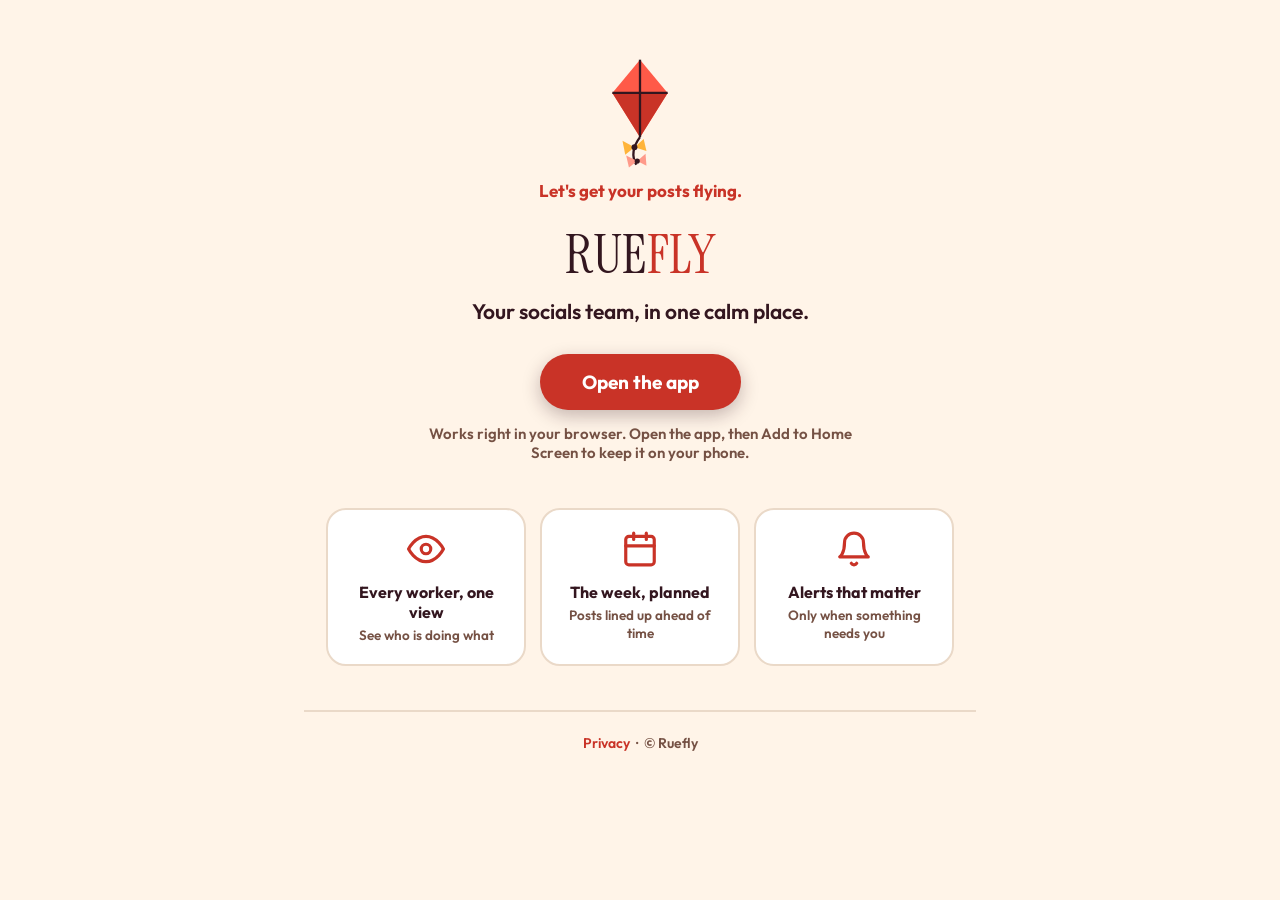
==== index.html @ c0d0eb68 "Add avatar asset" ====
<!doctype html>
<html lang="en-AU">
<head>
<meta charset="UTF-8" />
<meta name="viewport" content="width=device-width, initial-scale=1.0" />
<title>Ruefly — your socials team, in one calm place</title>
<style>@font-face{font-family:"Instrument Serif";src:url("./fonts/InstrumentSerif-Regular.ttf") format("truetype")}@font-face{font-family:"Outfit";src:url("./fonts/Outfit.ttf") format("truetype");font-weight:100 900}</style>
<meta name="description" content="Ruefly is where your social media workers live: every worker in one view, the week planned, and alerts when something matters. Works right in your browser." />
<link rel="icon" type="image/svg+xml" href="./icons/mark.svg" />
<style>
  :root{ --burg:#C93327; --burg-deep:#A8261E; --burg-soft:#FF9A8A; --cream:#FFF4E8; --ink:#33161F; }
  *{margin:0;padding:0;box-sizing:border-box}
  body{font-family:'Outfit',system-ui,sans-serif;background:var(--cream);color:var(--ink);
       -webkit-font-smoothing:antialiased;text-align:center}
  .wrap{max-width:720px;margin:0 auto;padding:56px 24px 40px}
  .rue{width:118px;height:118px;margin:0 auto 6px;display:block}
  .rue-line{font-weight:700;color:var(--burg);font-size:17px;margin-bottom:26px}
  h1{font-family:'Instrument Serif',serif;font-weight:400;font-size:54px;letter-spacing:.5px;line-height:1.05}
  h1 .soc{color:var(--burg)}
  .tagline{font-size:21px;font-weight:600;margin:14px auto 30px;max-width:430px}
  .cta{display:inline-block;background:var(--burg);color:#fff;font-weight:700;font-size:19px;
       padding:16px 42px;border-radius:999px;text-decoration:none;box-shadow:0 6px 18px rgba(51,22,31,.28)}
  .cta:hover{background:var(--burg-deep)}
  .how{margin-top:14px;font-size:15px;font-weight:600;color:#755144;max-width:430px;margin-left:auto;margin-right:auto}
  .tiles{display:flex;gap:14px;justify-content:center;flex-wrap:wrap;margin:46px 0 8px}
  .tile{background:#fff;border:2px solid #EAD9C8;border-radius:20px;padding:20px 16px;width:200px}
  .tile svg{width:38px;height:38px;margin-bottom:10px}
  .tile p{font-weight:700;font-size:16px}
  .tile span{display:block;font-weight:600;font-size:13.5px;color:#755144;margin-top:4px}
  footer{margin-top:44px;padding:22px 0 8px;border-top:2px solid #EAD9C8;font-size:14px;font-weight:600;color:#755144}
  footer a{color:var(--burg);text-decoration:none}
  @media (max-width:560px){ h1{font-size:40px} .tagline{font-size:19px} .tile{width:100%;max-width:320px} }
</style>
</head>
<body>
  <main class="wrap">
    <svg class="rue" viewBox="0 0 100 128" aria-hidden="true"><polygon points="50,4 80,40 50,88 20,40" fill="#FF5A48"/><polygon points="20,40 80,40 50,88" fill="#C93327"/><line x1="20" y1="40" x2="80" y2="40" stroke="#33161F" stroke-width="2.5"/><line x1="50" y1="4" x2="50" y2="88" stroke="#33161F" stroke-width="2.5"/><path d="M50 88 Q 38 104 46 118" stroke="#33161F" stroke-width="2.5" fill="none"/><g><polygon points="44,99 31,92 34,107" fill="#FFB43A"/><polygon points="44,99 54,90 57,103" fill="#FFB43A"/><circle cx="44" cy="99" r="3.2" fill="#33161F"/></g><g><polygon points="47,114 35,108 38,121" fill="#FF9A8A"/><polygon points="47,114 56,106 57,119" fill="#FF9A8A"/><circle cx="47" cy="114" r="2.8" fill="#33161F"/></g></svg>
    <p class="rue-line">Let's get your posts flying.</p>
    <h1>RUE<span class="soc">FLY</span></h1>
    <p class="tagline">Your socials team, in one calm place.</p>
    <a class="cta" href="./app/">Open the app</a>
    <p class="how">Works right in your browser. Open the app, then Add to Home Screen to keep it on your phone.</p>
    <div class="tiles">
      <div class="tile">
        <svg viewBox="0 0 24 24" fill="none" stroke="#C93327" stroke-width="2" stroke-linecap="round" stroke-linejoin="round"><path d="M1 12s4-8 11-8 11 8 11 8-4 8-11 8-11-8-11-8z"/><circle cx="12" cy="12" r="3"/></svg>
        <p>Every worker, one view</p><span>See who is doing what</span>
      </div>
      <div class="tile">
        <svg viewBox="0 0 24 24" fill="none" stroke="#C93327" stroke-width="2" stroke-linecap="round" stroke-linejoin="round"><rect x="3" y="4" width="18" height="18" rx="2"/><line x1="16" y1="2" x2="16" y2="6"/><line x1="8" y1="2" x2="8" y2="6"/><line x1="3" y1="10" x2="21" y2="10"/></svg>
        <p>The week, planned</p><span>Posts lined up ahead of time</span>
      </div>
      <div class="tile">
        <svg viewBox="0 0 24 24" fill="none" stroke="#C93327" stroke-width="2" stroke-linecap="round" stroke-linejoin="round"><path d="M18 8A6 6 0 0 0 6 8c0 7-3 9-3 9h18s-3-2-3-9"/><path d="M13.73 21a2 2 0 0 1-3.46 0"/></svg>
        <p>Alerts that matter</p><span>Only when something needs you</span>
      </div>
    </div>
    <footer>
      <a href="./privacy.html">Privacy</a> &nbsp;·&nbsp; © Ruefly
    </footer>
  </main>
</body>
</html>
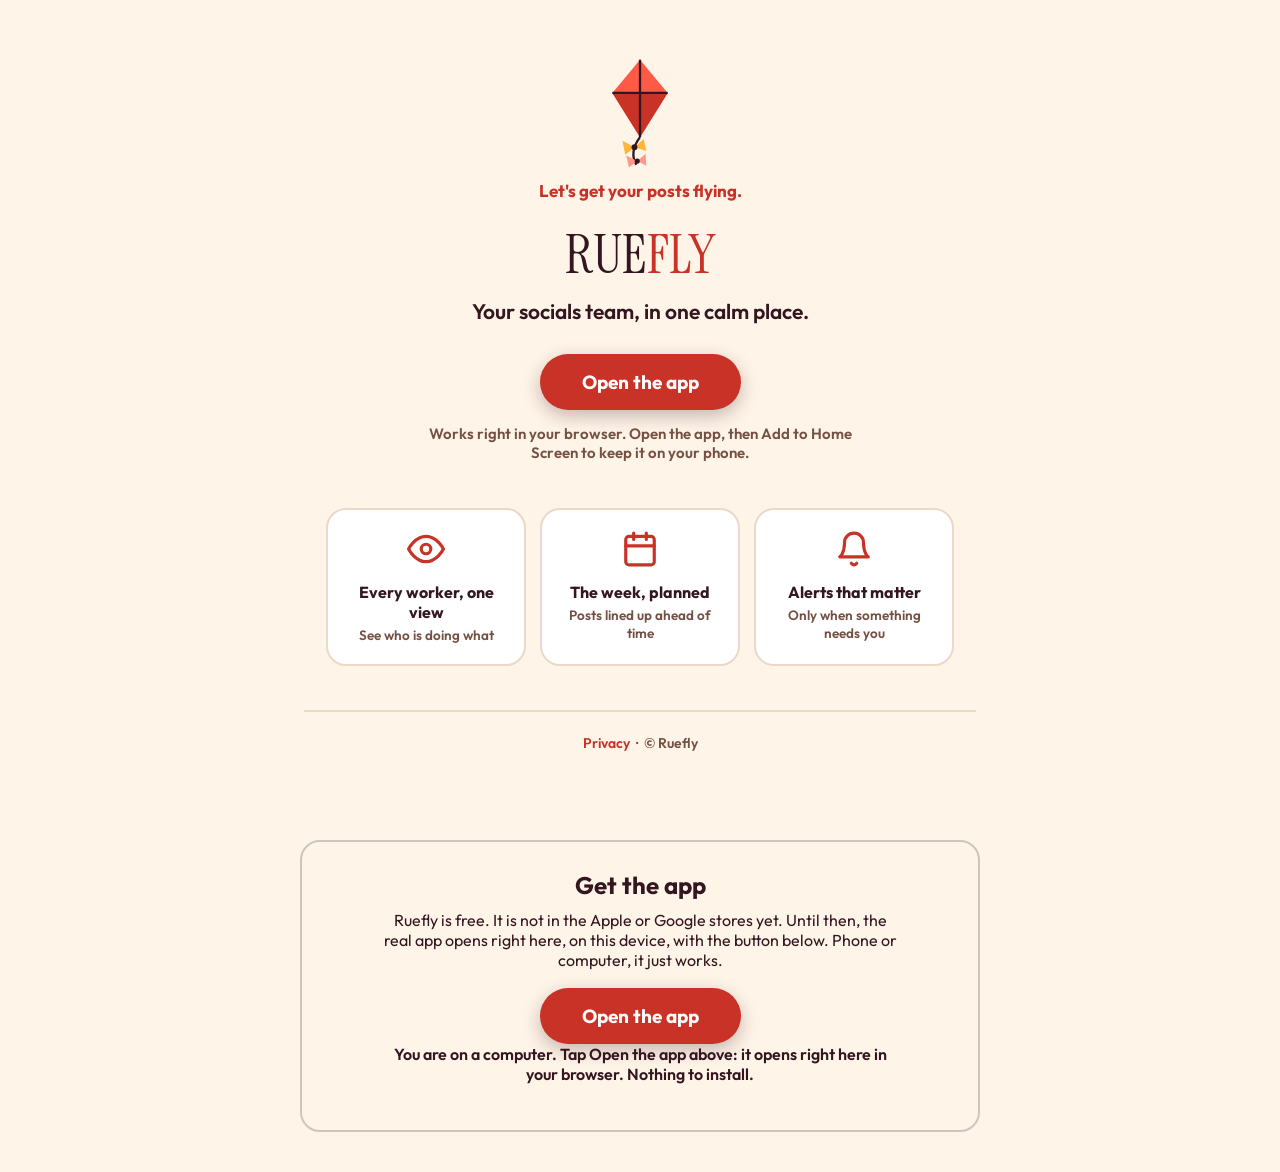
==== commit daa5a068: "Add avatar asset" ====
--- a/index.html
+++ b/index.html
@@ -58,5 +58,27 @@
       <a href="./privacy.html">Privacy</a> &nbsp;·&nbsp; © Ruefly
     </footer>
   </main>
+
+<style>
+.dl-get{max-width:720px;margin:40px auto;padding:0 20px;text-align:center}
+.dl-card{border:2px solid rgba(128,128,128,.4);border-radius:20px;padding:28px 22px}
+.dl-card h2{margin:0 0 10px}
+.dl-card p{margin:0 auto 18px;max-width:520px}
+.dl-device{margin:16px auto 0;font-weight:600;max-width:520px}
+</style>
+<section class="dl-get" id="get-the-app">
+  <div class="dl-card">
+    <h2>Get the app</h2>
+    <p>Ruefly is free. It is not in the Apple or Google stores yet. Until then, the real app opens right here, on this device, with the button below. Phone or computer, it just works.</p>
+    <a class="cta" href="./app/">Open the app</a>
+    <p class="dl-device" id="dl-device">Works on phone, tablet and computer.</p>
+  </div>
+</section>
+<script>
+(function(){var el=document.getElementById('dl-device');if(!el)return;var ua=navigator.userAgent||'';
+if(/iPhone|iPad|iPod/i.test(ua)){el.textContent='You are on an iPhone or iPad. Tap Open the app above: it works right away. To keep it on your home screen, tap Share, then Add to Home Screen. The App Store version is on its way.';}
+else if(/Android/i.test(ua)){el.textContent='You are on an Android phone. Tap Open the app above: it works right away. To keep it on your home screen, tap the menu (three dots), then Add to Home screen. The Google Play version is on its way.';}
+else{el.textContent='You are on a computer. Tap Open the app above: it opens right here in your browser. Nothing to install.';}})();
+</script>
 </body>
 </html>
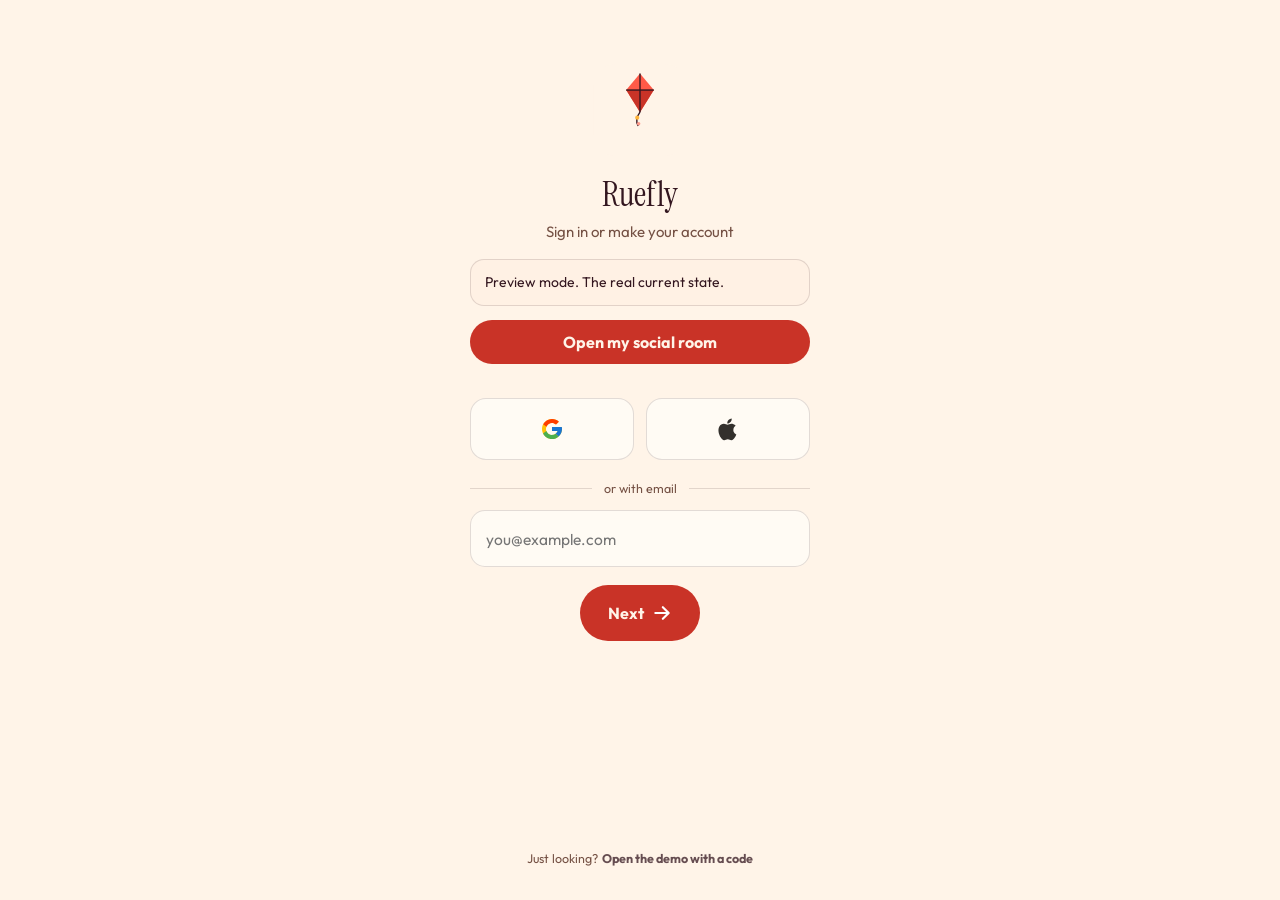
==== commit 77f7c58b: "Add avatar asset" ====
--- a/index.html
+++ b/index.html
@@ -1,84 +1,24 @@
 <!doctype html>
 <html lang="en-AU">
-<head>
-<meta charset="UTF-8" />
-<meta name="viewport" content="width=device-width, initial-scale=1.0" />
-<title>Ruefly — your socials team, in one calm place</title>
-<style>@font-face{font-family:"Instrument Serif";src:url("./fonts/InstrumentSerif-Regular.ttf") format("truetype")}@font-face{font-family:"Outfit";src:url("./fonts/Outfit.ttf") format("truetype");font-weight:100 900}</style>
-<meta name="description" content="Ruefly is where your social media workers live: every worker in one view, the week planned, and alerts when something matters. Works right in your browser." />
-<link rel="icon" type="image/svg+xml" href="./icons/mark.svg" />
-<style>
-  :root{ --burg:#C93327; --burg-deep:#A8261E; --burg-soft:#FF9A8A; --cream:#FFF4E8; --ink:#33161F; }
-  *{margin:0;padding:0;box-sizing:border-box}
-  body{font-family:'Outfit',system-ui,sans-serif;background:var(--cream);color:var(--ink);
-       -webkit-font-smoothing:antialiased;text-align:center}
-  .wrap{max-width:720px;margin:0 auto;padding:56px 24px 40px}
-  .rue{width:118px;height:118px;margin:0 auto 6px;display:block}
-  .rue-line{font-weight:700;color:var(--burg);font-size:17px;margin-bottom:26px}
-  h1{font-family:'Instrument Serif',serif;font-weight:400;font-size:54px;letter-spacing:.5px;line-height:1.05}
-  h1 .soc{color:var(--burg)}
-  .tagline{font-size:21px;font-weight:600;margin:14px auto 30px;max-width:430px}
-  .cta{display:inline-block;background:var(--burg);color:#fff;font-weight:700;font-size:19px;
-       padding:16px 42px;border-radius:999px;text-decoration:none;box-shadow:0 6px 18px rgba(51,22,31,.28)}
-  .cta:hover{background:var(--burg-deep)}
-  .how{margin-top:14px;font-size:15px;font-weight:600;color:#755144;max-width:430px;margin-left:auto;margin-right:auto}
-  .tiles{display:flex;gap:14px;justify-content:center;flex-wrap:wrap;margin:46px 0 8px}
-  .tile{background:#fff;border:2px solid #EAD9C8;border-radius:20px;padding:20px 16px;width:200px}
-  .tile svg{width:38px;height:38px;margin-bottom:10px}
-  .tile p{font-weight:700;font-size:16px}
-  .tile span{display:block;font-weight:600;font-size:13.5px;color:#755144;margin-top:4px}
-  footer{margin-top:44px;padding:22px 0 8px;border-top:2px solid #EAD9C8;font-size:14px;font-weight:600;color:#755144}
-  footer a{color:var(--burg);text-decoration:none}
-  @media (max-width:560px){ h1{font-size:40px} .tagline{font-size:19px} .tile{width:100%;max-width:320px} }
-</style>
-</head>
-<body>
-  <main class="wrap">
-    <svg class="rue" viewBox="0 0 100 128" aria-hidden="true"><polygon points="50,4 80,40 50,88 20,40" fill="#FF5A48"/><polygon points="20,40 80,40 50,88" fill="#C93327"/><line x1="20" y1="40" x2="80" y2="40" stroke="#33161F" stroke-width="2.5"/><line x1="50" y1="4" x2="50" y2="88" stroke="#33161F" stroke-width="2.5"/><path d="M50 88 Q 38 104 46 118" stroke="#33161F" stroke-width="2.5" fill="none"/><g><polygon points="44,99 31,92 34,107" fill="#FFB43A"/><polygon points="44,99 54,90 57,103" fill="#FFB43A"/><circle cx="44" cy="99" r="3.2" fill="#33161F"/></g><g><polygon points="47,114 35,108 38,121" fill="#FF9A8A"/><polygon points="47,114 56,106 57,119" fill="#FF9A8A"/><circle cx="47" cy="114" r="2.8" fill="#33161F"/></g></svg>
-    <p class="rue-line">Let's get your posts flying.</p>
-    <h1>RUE<span class="soc">FLY</span></h1>
-    <p class="tagline">Your socials team, in one calm place.</p>
-    <a class="cta" href="./app/">Open the app</a>
-    <p class="how">Works right in your browser. Open the app, then Add to Home Screen to keep it on your phone.</p>
-    <div class="tiles">
-      <div class="tile">
-        <svg viewBox="0 0 24 24" fill="none" stroke="#C93327" stroke-width="2" stroke-linecap="round" stroke-linejoin="round"><path d="M1 12s4-8 11-8 11 8 11 8-4 8-11 8-11-8-11-8z"/><circle cx="12" cy="12" r="3"/></svg>
-        <p>Every worker, one view</p><span>See who is doing what</span>
-      </div>
-      <div class="tile">
-        <svg viewBox="0 0 24 24" fill="none" stroke="#C93327" stroke-width="2" stroke-linecap="round" stroke-linejoin="round"><rect x="3" y="4" width="18" height="18" rx="2"/><line x1="16" y1="2" x2="16" y2="6"/><line x1="8" y1="2" x2="8" y2="6"/><line x1="3" y1="10" x2="21" y2="10"/></svg>
-        <p>The week, planned</p><span>Posts lined up ahead of time</span>
-      </div>
-      <div class="tile">
-        <svg viewBox="0 0 24 24" fill="none" stroke="#C93327" stroke-width="2" stroke-linecap="round" stroke-linejoin="round"><path d="M18 8A6 6 0 0 0 6 8c0 7-3 9-3 9h18s-3-2-3-9"/><path d="M13.73 21a2 2 0 0 1-3.46 0"/></svg>
-        <p>Alerts that matter</p><span>Only when something needs you</span>
-      </div>
-    </div>
-    <footer>
-      <a href="./privacy.html">Privacy</a> &nbsp;·&nbsp; © Ruefly
-    </footer>
-  </main>
-
-<style>
-.dl-get{max-width:720px;margin:40px auto;padding:0 20px;text-align:center}
-.dl-card{border:2px solid rgba(128,128,128,.4);border-radius:20px;padding:28px 22px}
-.dl-card h2{margin:0 0 10px}
-.dl-card p{margin:0 auto 18px;max-width:520px}
-.dl-device{margin:16px auto 0;font-weight:600;max-width:520px}
-</style>
-<section class="dl-get" id="get-the-app">
-  <div class="dl-card">
-    <h2>Get the app</h2>
-    <p>Ruefly is free. It is not in the Apple or Google stores yet. Until then, the real app opens right here, on this device, with the button below. Phone or computer, it just works.</p>
-    <a class="cta" href="./app/">Open the app</a>
-    <p class="dl-device" id="dl-device">Works on phone, tablet and computer.</p>
-  </div>
-</section>
-<script>
-(function(){var el=document.getElementById('dl-device');if(!el)return;var ua=navigator.userAgent||'';
-if(/iPhone|iPad|iPod/i.test(ua)){el.textContent='You are on an iPhone or iPad. Tap Open the app above: it works right away. To keep it on your home screen, tap Share, then Add to Home Screen. The App Store version is on its way.';}
-else if(/Android/i.test(ua)){el.textContent='You are on an Android phone. Tap Open the app above: it works right away. To keep it on your home screen, tap the menu (three dots), then Add to Home screen. The Google Play version is on its way.';}
-else{el.textContent='You are on a computer. Tap Open the app above: it opens right here in your browser. Nothing to install.';}})();
-</script>
-</body>
+  <head>
+    <meta charset="UTF-8" />
+    <meta name="viewport" content="width=device-width, initial-scale=1.0" />
+    <meta name="theme-color" content="#FFF4E8" />
+    <link rel="manifest" href="/manifest.webmanifest" />
+    <meta name="mobile-web-app-capable" content="yes" />
+    <meta name="apple-mobile-web-app-capable" content="yes" />
+    <meta name="apple-mobile-web-app-status-bar-style" content="default" />
+    <meta name="apple-mobile-web-app-title" content="Ruefly" />
+    <link rel="apple-touch-icon" href="/icons/apple-touch-icon.png" />
+    <link rel="icon" type="image/svg+xml" href="/icons/mark.svg" />
+    <link rel="icon" type="image/png" sizes="192x192" href="/icons/icon-192.png" />
+    <link rel="icon" type="image/png" sizes="512x512" href="/icons/icon-512.png" />
+    <meta name="description" content="Ruefly: the calm planner for creators. Plan your posts, keep captions and hashtags together, and get reminded at the right time." />
+    <title>Ruefly</title>
+    <script type="module" crossorigin src="/assets/main-DebDoLou.js"></script>
+    <link rel="stylesheet" crossorigin href="/assets/main-1yGF2dnj.css">
+  </head>
+  <body>
+    <div id="app"></div>
+  </body>
 </html>
--- a/assets/main-1yGF2dnj.css
+++ b/assets/main-1yGF2dnj.css
@@ -0,0 +1 @@
+:root{--burgundy: #C93327;--wine-deep: #33161F;--claret: #A8261E;--dusty: #FF9A8A;--baby: #FFC4B8;--pink-soft: #FFE3D6;--pink-pale: #FFF1E4;--ground: #FFF4E8;--ink: #33161F;--ink-soft: #755144;--line: rgba(51, 22, 31, .14);--card: #FFFBF4;--radius: 18px;--ease: .16s ease}*{box-sizing:border-box}html,body{margin:0;padding:0}body{font-family:Outfit,system-ui,sans-serif;color:var(--ink);background:var(--ground);min-height:100vh}h1,h2,h3{font-family:Outfit,sans-serif;font-weight:800;letter-spacing:0}a{color:inherit}button{font:inherit;cursor:pointer}::selection{background:var(--baby)}:focus-visible{outline:2px solid var(--claret);outline-offset:2px;border-radius:6px}.login-wrap{min-height:100vh;display:grid;place-items:center;padding:22px 16px}.login-card{width:min(430px,100%);background:var(--card);border:1px solid var(--line);border-radius:26px;padding:30px 26px 24px;box-shadow:0 18px 44px #33161f1f}.login-mark{width:62px;height:62px;border-radius:16px}.login-title{font-size:27px;margin:14px 0 6px;color:var(--wine-deep)}.login-sub{color:var(--ink-soft);margin:0 0 18px;line-height:1.5}.preview-note{background:var(--pink-pale);border:1px dashed rgba(51,22,31,.4);border-radius:14px;padding:12px 14px;font-size:14px;line-height:1.5;margin-bottom:14px}.login-form{display:grid;gap:8px;margin-bottom:14px}.login-form label{font-family:Outfit,sans-serif;font-weight:700;font-size:13px}.login-form input{font:inherit;padding:12px 14px;border-radius:12px;border:1px solid var(--line);background:var(--ground);color:var(--ink);width:100%}.login-form input:focus{border-color:var(--claret);outline:none;box-shadow:0 0 0 3px #ffc4b88c}.login-form.alt{border-top:1px solid var(--line);padding-top:14px}.form-note{font-size:13px;color:var(--ink-soft);margin:2px 0 0;min-height:16px}.login-foot{font-size:13px;color:var(--ink-soft);display:flex;gap:8px;align-items:center;margin:6px 0 0}.btn{border:0;border-radius:999px;padding:12px 20px;font-family:Outfit,sans-serif;font-weight:700;background:var(--ink);color:var(--ground);text-decoration:none;display:inline-block;transition:transform var(--ease),background var(--ease),box-shadow var(--ease)}.btn.primary{background:var(--burgundy);color:var(--ground)}.btn.primary:hover{background:var(--wine-deep)}.btn.soft{background:var(--pink-soft);color:var(--wine-deep);border:1.5px solid rgba(201,51,39,.45)}.btn.soft:hover{background:var(--baby)}.btn:active{transform:scale(.98)}.btn.full{width:100%;text-align:center}.shell{display:flex;min-height:100vh;align-items:stretch}.sidebar{width:248px;flex:0 0 auto;position:sticky;top:0;height:100vh;overflow-y:auto;background:var(--ink);color:var(--ground);border-right:1px solid rgba(51,22,31,.35);padding:16px 12px;display:flex;flex-direction:column;gap:14px;transition:width .18s ease,padding .18s ease}.main-col{flex:1 1 auto;min-width:0;display:flex;flex-direction:column}.content{padding:20px clamp(14px,3.5vw,34px) 60px;width:100%;max-width:880px;animation:page-in .18s ease}@keyframes page-in{0%{opacity:0;transform:translateY(3px)}to{opacity:1;transform:none}}.side-brand{display:flex;gap:10px;align-items:center;padding:2px 6px 10px;border-bottom:1px solid rgba(255,196,184,.28)}.side-brand img{width:38px;height:38px;border-radius:10px}.side-brand b{font-family:"Instrument Serif",sans-serif;font-size:17px;display:block;line-height:1;color:var(--ground)}.side-brand small{font-family:Outfit,sans-serif;font-size:10px;letter-spacing:.14em;color:var(--baby)}.side-nav{display:grid;gap:2px}.side-link{display:flex;align-items:center;gap:9px;padding:9px 10px;border-radius:12px;text-decoration:none;font-family:Outfit,sans-serif;font-weight:700;font-size:15px;color:var(--ground);transition:background var(--ease),transform var(--ease)}.side-link:hover{background:#ffc4b829}.side-link:active{transform:scale(.98)}.side-link.on{background:var(--baby);color:var(--ink)}.side-link.on .dot{box-shadow:0 0 0 3px #33161f2e}.side-ico{width:20px;height:20px;border-radius:0;display:grid;place-items:center;flex:0 0 auto;background:none;color:var(--baby)}.side-ico .ic{width:18px;height:18px}.ext-ico{display:grid;place-items:center;flex:0 0 auto}.ext-ico .ic{width:15px;height:15px}.side-link.on .side-ico{background:none;color:var(--ink)}.side-ico.accent-rose{background:none;box-shadow:none;color:var(--baby)}.side-ico.accent-dusty{background:none;box-shadow:none;color:var(--dusty)}.side-ico.accent-peri{background:none;box-shadow:none;color:var(--pink-soft)}.side-ico.accent-powder{background:none;box-shadow:none;color:var(--pink-pale)}.side-ico.accent-mint{background:none;box-shadow:none;color:var(--baby)}.side-txt{white-space:nowrap;overflow:hidden}.side-foot{margin-top:auto;border-top:1px solid rgba(255,196,184,.28);padding-top:12px;display:grid;gap:2px}.side-ext{display:flex;align-items:center;gap:9px;padding:7px 10px;border-radius:10px;text-decoration:none;font-weight:700;font-size:14px;background:none;border:0;text-align:left;width:100%;color:var(--pink-soft);transition:background var(--ease),color var(--ease)}.side-ext:hover{background:#ffc4b829;color:var(--ground)}.side-ext:active{background:#ffc4b847}.shell.nav-closed .sidebar{display:none}@media(max-width:720px){.shell:not(.nav-closed) .sidebar{flex:0 0 84vw;width:84vw;max-width:400px}.shell:not(.nav-closed) .main-col{flex:1 1 0;min-width:0;overflow:hidden;cursor:pointer}.shell:not(.nav-closed) .content{opacity:.45;pointer-events:none}.shell:not(.nav-closed) .add-fab{display:none}}@media(max-width:640px){.sidebar{width:188px}.content{padding-top:14px}}.topbar{position:sticky;top:0;z-index:5;display:flex;align-items:center;gap:12px;padding:12px clamp(14px,3.5vw,34px);background:#fff7f5e0;backdrop-filter:blur(8px);border-bottom:1px solid var(--line)}.menu-btn{border:1px solid var(--line);background:var(--card);border-radius:10px;width:38px;height:38px;display:grid;place-items:center;line-height:1;color:var(--burgundy);transition:background var(--ease),transform var(--ease)}.menu-btn .ic{width:19px;height:19px}.menu-btn:hover{background:var(--pink-pale)}.menu-btn:active{transform:scale(.94)}.top-title b{font-family:Outfit,sans-serif;font-size:16px;display:block;line-height:1.15}.top-title small{color:var(--ink-soft);font-size:12px}.preview-pill,.live-pill{margin-left:auto;font-family:Outfit,sans-serif;font-weight:700;font-size:12px;padding:5px 11px;border-radius:999px}.preview-pill{background:var(--baby);color:var(--burgundy)}.live-pill{background:var(--pink-soft);color:var(--burgundy)}.hero{margin:6px 0 18px}.hero h2{font-size:28px;margin:0 0 6px;color:var(--wine-deep)}.hero p{color:var(--ink-soft);line-height:1.55;margin:0;max-width:62ch}.strip{display:grid;gap:14px;grid-template-columns:repeat(auto-fit,minmax(230px,1fr));margin-bottom:18px}.brand-card{border-top:1px solid var(--line);padding:13px 2px 12px}.strip .brand-card:first-child{border-top:0}.brand-head{display:flex;justify-content:space-between;align-items:center;gap:8px}.brand-head h3{margin:0;font-size:16.5px}.brand-short{font-family:Outfit,sans-serif;font-weight:700;font-size:13px;color:var(--ink-soft);margin:2px 0 0}.dot{width:10px;height:10px;border-radius:50%;display:inline-block;flex:0 0 auto;background:#c9b3b9}.dot-live{background:#3d9970;box-shadow:0 0 0 3px #3d99702e}.dot-part{background:var(--claret);box-shadow:0 0 0 3px #a8261e2e}.dot-wait{background:var(--dusty);box-shadow:0 0 0 3px #ff9a8a38}.panel{background:transparent;border:0;border-radius:0;box-shadow:none;padding:6px 0 14px;margin-bottom:26px}.panel-head{display:flex;justify-content:space-between;align-items:center;gap:10px;margin-bottom:8px}.panel-head h3{margin:0;font-size:17px}.panel p{line-height:1.55;margin:6px 0}.pill{font-family:Outfit,sans-serif;font-weight:700;font-size:12px;background:var(--pink-soft);color:var(--burgundy);padding:4px 10px;border-radius:999px;display:inline-flex;gap:7px;align-items:center;white-space:nowrap}.latest-line{font-weight:800;font-size:16px}.detail{color:var(--ink-soft)}.case-state{font-family:Outfit,sans-serif;font-weight:700;font-size:12px;background:var(--pink-soft);color:var(--burgundy);padding:3px 9px;border-radius:999px;white-space:nowrap}.social-row{position:relative}.social-row:before{content:"";position:absolute;top:0;left:16px;right:0;height:1px;background:var(--line)}.social-row:first-of-type:before{display:none}.social-head{display:flex;align-items:center;gap:10px;padding:10px 6px 2px}.social-head b{font-size:15px}.social-state{margin-left:auto}.social-line{padding:0 6px;margin:2px 0 4px;line-height:1.5}.social-detail{padding:0 6px 8px;color:var(--ink-soft);line-height:1.5;margin:0}.empty{color:var(--ink-soft);font-style:italic}.section-label{margin:20px 2px 10px}.section-label h3{font-size:17px}.ic{width:15px;height:15px;flex:0 0 auto}.notif-actions{display:flex;gap:9px;flex-wrap:wrap;margin-top:11px}.notif-actions .btn{padding:10px 18px;font-size:14px}.notif-ios{background:var(--pink-pale);border-radius:12px;padding:10px 13px;font-weight:700;color:var(--wine-deep)}.notif-status{font-size:15.5px;font-weight:700}.strip{display:block;margin-bottom:10px}.login-box,.login-card{box-shadow:none!important}.preview-note{border-style:solid;border-color:var(--line)}.empty{font-style:normal}.content{animation:none}.side-group-title{display:block;font-family:Outfit,sans-serif;font-size:11px;letter-spacing:.12em;text-transform:uppercase;color:var(--baby);margin:14px 6px 6px}.side-group-toggle{display:flex;align-items:center;gap:6px;width:100%;background:none;border:0;cursor:pointer;font-family:Outfit,sans-serif;font-size:11px;letter-spacing:.12em;text-transform:uppercase;color:var(--baby);margin:14px 6px 6px;padding:0;text-align:left}.more-group{display:none}.more-group.open{display:block}.shell.nav-closed .side-group-title,.shell.nav-closed .side-group-toggle{display:none}@font-face{font-family:"Instrument Serif";src:url(/fonts/InstrumentSerif-Regular.ttf) format("truetype");font-weight:400}@font-face{font-family:"Instrument Serif";src:url(/fonts/InstrumentSerif-Italic.ttf) format("truetype");font-weight:400;font-style:italic}@font-face{font-family:Outfit;src:url(/fonts/Outfit.ttf) format("truetype");font-weight:100 900}.login-title,.side-brand,.brand-name,.wordmark,h1,h2,.empty,.empty-title,.empty-line{font-family:"Instrument Serif",serif;font-weight:400;letter-spacing:.3px}.login-divider{display:flex;align-items:center;gap:10px;margin:18px 0 12px;color:var(--ink-soft);font-size:12px;font-weight:700;letter-spacing:.08em;text-transform:uppercase}.login-divider:before,.login-divider:after{content:"";flex:1;border-top:1px solid var(--line)}#fbGoogleLogin,#fbAppleLogin{margin-top:8px}.demo-banner{margin:10px 14px 0;padding:8px 12px;border-radius:10px;background:var(--pink-soft);color:var(--ink);font-size:13px;font-weight:600}.guide-card{display:flex;gap:12px;align-items:flex-start}.guide-mark{width:34px;height:34px;flex:none}.guide-body{flex:1}.guide-bubble{margin:0;font-size:15px;font-weight:700;color:var(--ink)}.guide-note{margin:4px 0 0;font-size:13px;color:var(--ink-soft)}.guide-actions{display:flex;flex-direction:column;gap:6px}.bg-row{display:flex;gap:8px;flex-wrap:wrap;margin:6px 0}.start-actions{margin-top:14px}.upgrade-overlay{position:fixed;inset:0;z-index:60;background:#33161f73;display:flex;align-items:flex-start;justify-content:center;padding:18px;overflow-y:auto}.upgrade-card{width:min(400px,100%);background:var(--card);border:1px solid var(--line);border-radius:var(--radius);padding:22px 20px 16px;text-align:center;box-shadow:0 18px 50px #33161f47;max-height:calc(100dvh - 36px);overflow-y:auto;margin:auto 0}.upgrade-mark{width:64px;height:64px}.upgrade-title{margin:10px 0 8px;font-size:19px;color:var(--wine-deep)}.upgrade-line{margin:0 0 10px;line-height:1.55;color:var(--ink)}.upgrade-price{margin:0 0 16px;font-weight:800;font-size:16px;color:var(--burgundy)}.upgrade-actions{display:flex;gap:10px}.upgrade-actions .btn{flex:1;padding:12px 10px;font-size:15px}.upgrade-foot{margin:12px 0 4px;font-size:13px;color:var(--ink-soft)}.door-wrap{min-height:100vh;display:flex;flex-direction:column;padding:26px 22px 20px}.door-page{text-align:center;width:100%;max-width:340px;margin:4vh auto 0}.door-mark{width:96px;height:96px;border-radius:22px;display:flex;align-items:center;justify-content:center;margin:0 auto}.door-mark img{width:96px;height:96px}.door-name{font-family:"Instrument Serif",serif;font-weight:400;font-size:34px;margin:14px 0 0;color:var(--wine-deep)}.door-sub{color:var(--ink-soft);font-size:15px;margin:5px 0 0}.door-page .preview-note{margin-top:18px;text-align:left}.door-icons{display:flex;gap:12px;margin:26px auto 0}.door-ibtn{flex:1;height:62px;border-radius:16px;background:var(--card);border:1px solid var(--line);display:flex;align-items:center;justify-content:center;transition:transform var(--ease),background var(--ease)}.door-ibtn:hover{background:var(--pink-pale)}.door-ibtn:active{transform:scale(.98)}.door-or{display:flex;align-items:center;gap:12px;margin:20px auto 14px;color:var(--ink-soft);font-size:12.5px}.door-or:before,.door-or:after{content:"";flex:1;height:1px;background:var(--line)}.door-form{display:grid;gap:8px;text-align:left}.door-form label{font-family:Outfit,sans-serif;font-weight:700;font-size:13px}.door-form input{font:inherit;font-size:15.5px;height:57px;padding:0 15px;border-radius:15px;border:1px solid var(--line);background:var(--card);color:var(--ink);width:100%}.door-form input:focus{border-color:var(--claret);outline:none;box-shadow:0 0 0 3px #ffc4b88c}.door-next{height:56px;border-radius:999px;border:0;background:var(--burgundy);color:var(--ground);font-family:Outfit,sans-serif;font-weight:700;font-size:16px;display:flex;align-items:center;justify-content:center;gap:8px;margin:10px auto 0;padding:0 28px;transition:transform var(--ease),background var(--ease)}.door-next svg{width:20px;height:20px}.door-next:hover{background:var(--wine-deep)}.door-next:active{transform:scale(.96)}.door-form .form-note{text-align:center}.door-email-row{font-size:16px;margin:16px 0 14px;color:var(--ink)}.door-change{background:none;border:0;color:var(--burgundy);font-weight:700;font-size:14px;text-decoration:underline;padding:2px 4px}.door-forgot{background:none;border:0;color:var(--ink-soft);font-size:13.5px;font-weight:600;padding:6px;text-decoration:underline;min-height:44px;display:inline-flex;align-items:center}.door-demo{margin-top:auto;text-align:center;padding-top:26px}.door-demo-line{background:none;border:0;color:var(--ink-soft);font-size:12.5px;padding:6px;min-height:44px;display:inline-flex;align-items:center;column-gap:4px}.door-demo-box .login-form.alt{border-top:0;padding-top:8px}.door-demo-line b{color:var(--ink);opacity:.75}.door-demo-box{max-width:340px;margin:10px auto 0;text-align:left}.door-notice{margin:16px auto 0;max-width:340px;text-align:center;font-weight:600;line-height:1.5;color:var(--ink);background:var(--card);border:1px solid var(--line);border-radius:12px;padding:11px 14px}.tour-overlay{position:fixed;inset:0;z-index:70;background:#33161f52;display:flex;align-items:center;justify-content:center;padding:18px}.tour-card{position:relative;width:min(330px,100%);background:#fff;border-radius:20px;padding:16px 16px 14px;text-align:center;box-shadow:0 16px 40px #33161f4d}.tour-mascot{width:62px;height:62px;border-radius:50%;background:var(--ground);display:flex;align-items:center;justify-content:center;margin:-38px auto 6px;border:3px solid #FFFFFF;overflow:hidden;box-shadow:0 6px 14px #33161f2e}.tour-mascot img{width:58px;height:58px;object-fit:cover}.tour-x{position:absolute;top:9px;right:12px;background:none;border:0;color:#b4a68c;font-size:15px;font-weight:700;padding:4px}.tour-line{font-size:15.5px;font-weight:700;color:var(--ink);line-height:1.4;margin:4px 0 0}.tour-field{width:100%;height:42px;border-radius:11px;border:1.5px solid var(--burgundy);padding:0 12px;font:inherit;font-size:14.5px;color:var(--ink);background:#fff;margin-top:11px}.tour-field:focus{outline:none;box-shadow:0 0 0 3px #ffc4b88c}.tour-row{display:flex;justify-content:space-between;align-items:center;margin-top:12px}.tour-skip{background:none;border:0;font-size:13.5px;color:var(--ink-soft);padding:6px 2px}.tour-next{height:42px;padding:0 20px;font-size:14.5px}.tour-dots{font-size:11px;color:#b4a68c;margin-top:9px;letter-spacing:3px}.reoffer-card{width:min(300px,100%)}.greet-line{font-size:16.5px;font-weight:600;color:var(--ink-soft);margin:0 0 2px}.greet-line b{color:var(--ink)}.name-row{display:flex;gap:8px;align-items:center;margin:6px 0}.name-row input{flex:1;font:inherit;padding:11px 13px;border-radius:12px;border:1px solid var(--line);background:var(--card);color:var(--ink)}.name-row input:focus{border-color:var(--claret);outline:none;box-shadow:0 0 0 3px #ffc4b88c}.plan-card{background:var(--card);border:1px solid var(--line);border-radius:var(--radius);padding:14px 16px;margin-bottom:18px}.plan-point{margin:4px 0}html[data-bg=white]{--ground: #FFFFFF;--card: #FFFFFF;--pink-pale: #FFF7EF}html[data-bg=black]{--ground: #33161F;--card: #41222B;--ink: #FFF4E8;--ink-soft: #E3C4B6;--line: rgba(255, 244, 232, .2);--pink-soft: #5A2E35;--baby: #7A4048}html[data-bg=black] .sidebar{border-right-color:#fff4e833}html[data-bg=upload]{--ground: #FFF4E8}#bgPhotoLayer{position:fixed;inset:0;z-index:-1;pointer-events:none}#bgPhotoLayer .bg-photo{position:absolute;inset:0;background-size:cover;background-position:center}#bgPhotoLayer .bg-veil{position:absolute;inset:0;background:#fff4e8c7}.conn-actions{display:flex;gap:8px;padding:2px 6px 10px}.conn-card{max-height:calc(100vh - 36px);overflow-y:auto}.conn-sheet-row{border-top:1px solid var(--line);padding:10px 0 4px}.conn-sheet-row:first-of-type{border-top:none}.conn-sheet-head{padding:0 6px}.ai-prompt{width:100%;font:inherit;padding:11px 13px;border-radius:12px;border:1px solid var(--line);background:var(--card);color:var(--ink);margin:6px 0 10px;resize:vertical}.ai-prompt:focus{border-color:var(--claret);outline:none;box-shadow:0 0 0 3px #ffc4b88c}.ai-draft{border-top:1px solid var(--line);padding:8px 0}
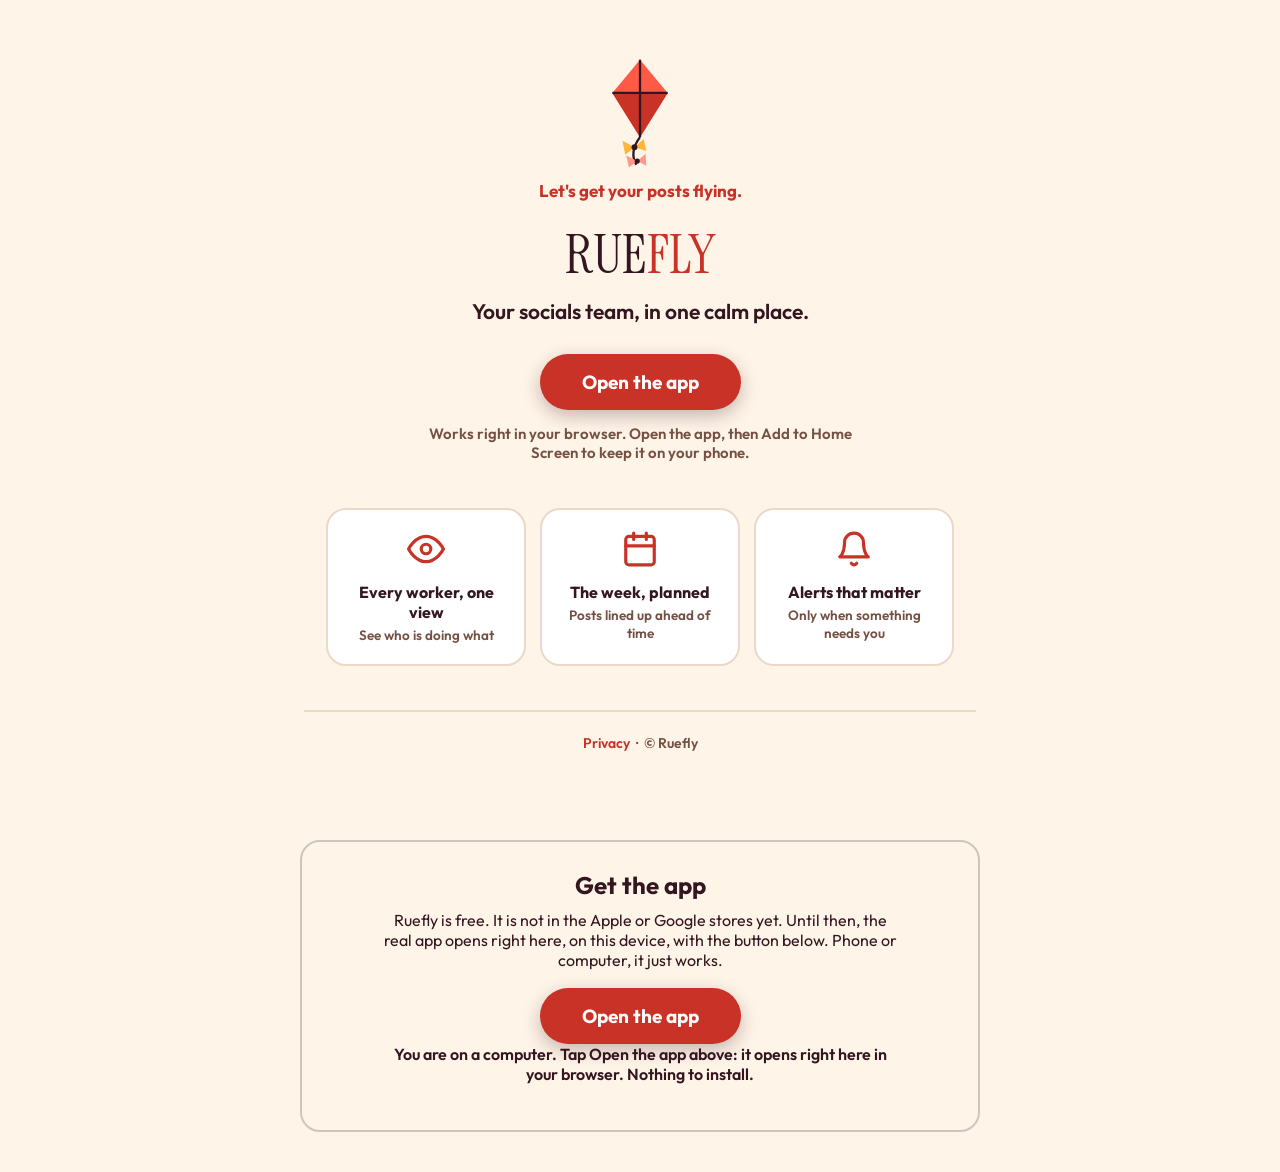
==== commit e245d5c5: "Add avatar asset" ====
--- a/index.html
+++ b/index.html
@@ -1,24 +1,84 @@
 <!doctype html>
 <html lang="en-AU">
-  <head>
-    <meta charset="UTF-8" />
-    <meta name="viewport" content="width=device-width, initial-scale=1.0" />
-    <meta name="theme-color" content="#FFF4E8" />
-    <link rel="manifest" href="/manifest.webmanifest" />
-    <meta name="mobile-web-app-capable" content="yes" />
-    <meta name="apple-mobile-web-app-capable" content="yes" />
-    <meta name="apple-mobile-web-app-status-bar-style" content="default" />
-    <meta name="apple-mobile-web-app-title" content="Ruefly" />
-    <link rel="apple-touch-icon" href="/icons/apple-touch-icon.png" />
-    <link rel="icon" type="image/svg+xml" href="/icons/mark.svg" />
-    <link rel="icon" type="image/png" sizes="192x192" href="/icons/icon-192.png" />
-    <link rel="icon" type="image/png" sizes="512x512" href="/icons/icon-512.png" />
-    <meta name="description" content="Ruefly: the calm planner for creators. Plan your posts, keep captions and hashtags together, and get reminded at the right time." />
-    <title>Ruefly</title>
-    <script type="module" crossorigin src="/assets/main-DebDoLou.js"></script>
-    <link rel="stylesheet" crossorigin href="/assets/main-1yGF2dnj.css">
-  </head>
-  <body>
-    <div id="app"></div>
-  </body>
+<head>
+<meta charset="UTF-8" />
+<meta name="viewport" content="width=device-width, initial-scale=1.0" />
+<title>Ruefly — your socials team, in one calm place</title>
+<style>@font-face{font-family:"Instrument Serif";src:url("/fonts/InstrumentSerif-Regular.ttf") format("truetype")}@font-face{font-family:"Outfit";src:url("/fonts/Outfit.ttf") format("truetype");font-weight:100 900}</style>
+<meta name="description" content="Ruefly: plan, draft and organise social posts in one calm place. Your brands, captions and hashtags stay together, and a reminder lands when it is time to post. Works right in your browser." />
+<link rel="icon" type="image/svg+xml" href="/icons/mark.svg" />
+<style>
+  :root{ --burg:#C93327; --burg-deep:#A8261E; --burg-soft:#FF9A8A; --cream:#FFF4E8; --ink:#33161F; }
+  *{margin:0;padding:0;box-sizing:border-box}
+  body{font-family:'Outfit',system-ui,sans-serif;background:var(--cream);color:var(--ink);
+       -webkit-font-smoothing:antialiased;text-align:center}
+  .wrap{max-width:720px;margin:0 auto;padding:56px 24px 40px}
+  .rue{width:118px;height:118px;margin:0 auto 6px;display:block}
+  .rue-line{font-weight:700;color:var(--burg);font-size:17px;margin-bottom:26px}
+  h1{font-family:'Instrument Serif',serif;font-weight:400;font-size:54px;letter-spacing:.5px;line-height:1.05}
+  h1 .soc{color:var(--burg)}
+  .tagline{font-size:21px;font-weight:600;margin:14px auto 30px;max-width:430px}
+  .cta{display:inline-block;background:var(--burg);color:#fff;font-weight:700;font-size:19px;
+       padding:16px 42px;border-radius:999px;text-decoration:none;box-shadow:0 6px 18px rgba(51,22,31,.28)}
+  .cta:hover{background:var(--burg-deep)}
+  .how{margin-top:14px;font-size:15px;font-weight:600;color:#755144;max-width:430px;margin-left:auto;margin-right:auto}
+  .tiles{display:flex;gap:14px;justify-content:center;flex-wrap:wrap;margin:46px 0 8px}
+  .tile{background:#fff;border:2px solid #EAD9C8;border-radius:20px;padding:20px 16px;width:200px}
+  .tile svg{width:38px;height:38px;margin-bottom:10px}
+  .tile p{font-weight:700;font-size:16px}
+  .tile span{display:block;font-weight:600;font-size:13.5px;color:#755144;margin-top:4px}
+  footer{margin-top:44px;padding:22px 0 8px;border-top:2px solid #EAD9C8;font-size:14px;font-weight:600;color:#755144}
+  footer a{color:var(--burg);text-decoration:none}
+  @media (max-width:560px){ h1{font-size:40px} .tagline{font-size:19px} .tile{width:100%;max-width:320px} }
+</style>
+</head>
+<body>
+  <main class="wrap">
+    <svg class="rue" viewBox="0 0 100 128" aria-hidden="true"><polygon points="50,4 80,40 50,88 20,40" fill="#FF5A48"/><polygon points="20,40 80,40 50,88" fill="#C93327"/><line x1="20" y1="40" x2="80" y2="40" stroke="#33161F" stroke-width="2.5"/><line x1="50" y1="4" x2="50" y2="88" stroke="#33161F" stroke-width="2.5"/><path d="M50 88 Q 38 104 46 118" stroke="#33161F" stroke-width="2.5" fill="none"/><g><polygon points="44,99 31,92 34,107" fill="#FFB43A"/><polygon points="44,99 54,90 57,103" fill="#FFB43A"/><circle cx="44" cy="99" r="3.2" fill="#33161F"/></g><g><polygon points="47,114 35,108 38,121" fill="#FF9A8A"/><polygon points="47,114 56,106 57,119" fill="#FF9A8A"/><circle cx="47" cy="114" r="2.8" fill="#33161F"/></g></svg>
+    <p class="rue-line">Let's get your posts flying.</p>
+    <h1>RUE<span class="soc">FLY</span></h1>
+    <p class="tagline">Your socials team, in one calm place.</p>
+    <a class="cta" href="/app/">Open the app</a>
+    <p class="how">Works right in your browser. Open the app, then Add to Home Screen to keep it on your phone.</p>
+    <div class="tiles">
+      <div class="tile">
+        <svg viewBox="0 0 24 24" fill="none" stroke="#C93327" stroke-width="2" stroke-linecap="round" stroke-linejoin="round"><path d="M1 12s4-8 11-8 11 8 11 8-4 8-11 8-11-8-11-8z"/><circle cx="12" cy="12" r="3"/></svg>
+        <p>Every worker, one view</p><span>See who is doing what</span>
+      </div>
+      <div class="tile">
+        <svg viewBox="0 0 24 24" fill="none" stroke="#C93327" stroke-width="2" stroke-linecap="round" stroke-linejoin="round"><rect x="3" y="4" width="18" height="18" rx="2"/><line x1="16" y1="2" x2="16" y2="6"/><line x1="8" y1="2" x2="8" y2="6"/><line x1="3" y1="10" x2="21" y2="10"/></svg>
+        <p>The week, planned</p><span>Posts lined up ahead of time</span>
+      </div>
+      <div class="tile">
+        <svg viewBox="0 0 24 24" fill="none" stroke="#C93327" stroke-width="2" stroke-linecap="round" stroke-linejoin="round"><path d="M18 8A6 6 0 0 0 6 8c0 7-3 9-3 9h18s-3-2-3-9"/><path d="M13.73 21a2 2 0 0 1-3.46 0"/></svg>
+        <p>Alerts that matter</p><span>Only when something needs you</span>
+      </div>
+    </div>
+    <footer>
+      <a href="/privacy.html">Privacy</a> &nbsp;·&nbsp; © Ruefly
+    </footer>
+  </main>
+
+<style>
+.dl-get{max-width:720px;margin:40px auto;padding:0 20px;text-align:center}
+.dl-card{border:2px solid rgba(128,128,128,.4);border-radius:20px;padding:28px 22px}
+.dl-card h2{margin:0 0 10px}
+.dl-card p{margin:0 auto 18px;max-width:520px}
+.dl-device{margin:16px auto 0;font-weight:600;max-width:520px}
+</style>
+<section class="dl-get" id="get-the-app">
+  <div class="dl-card">
+    <h2>Get the app</h2>
+    <p>Ruefly is free. It is not in the Apple or Google stores yet. Until then, the real app opens right here, on this device, with the button below. Phone or computer, it just works.</p>
+    <a class="cta" href="./app/">Open the app</a>
+    <p class="dl-device" id="dl-device">Works on phone, tablet and computer.</p>
+  </div>
+</section>
+<script>
+(function(){var el=document.getElementById('dl-device');if(!el)return;var ua=navigator.userAgent||'';
+if(/iPhone|iPad|iPod/i.test(ua)){el.textContent='You are on an iPhone or iPad. Tap Open the app above: it works right away. To keep it on your home screen, tap Share, then Add to Home Screen. The App Store version is on its way.';}
+else if(/Android/i.test(ua)){el.textContent='You are on an Android phone. Tap Open the app above: it works right away. To keep it on your home screen, tap the menu (three dots), then Add to Home screen. The Google Play version is on its way.';}
+else{el.textContent='You are on a computer. Tap Open the app above: it opens right here in your browser. Nothing to install.';}})();
+</script>
+</body>
 </html>
